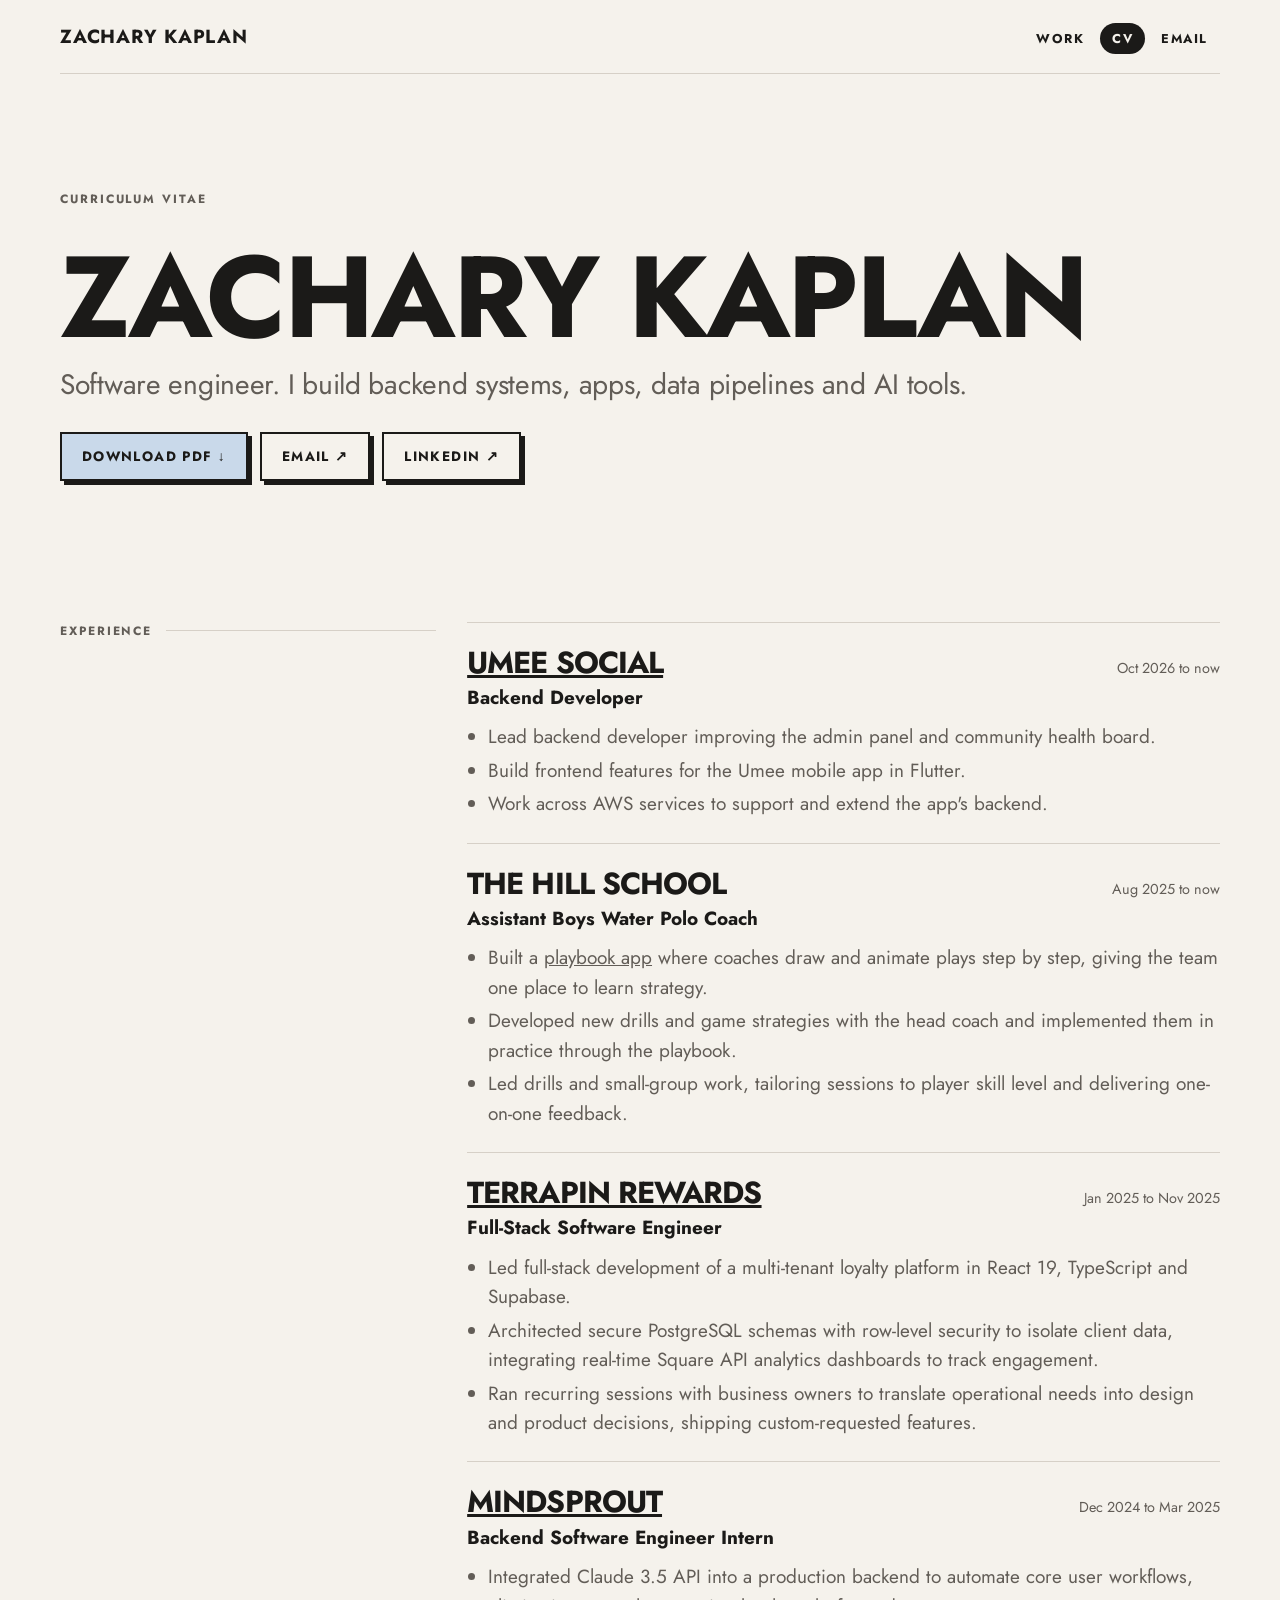
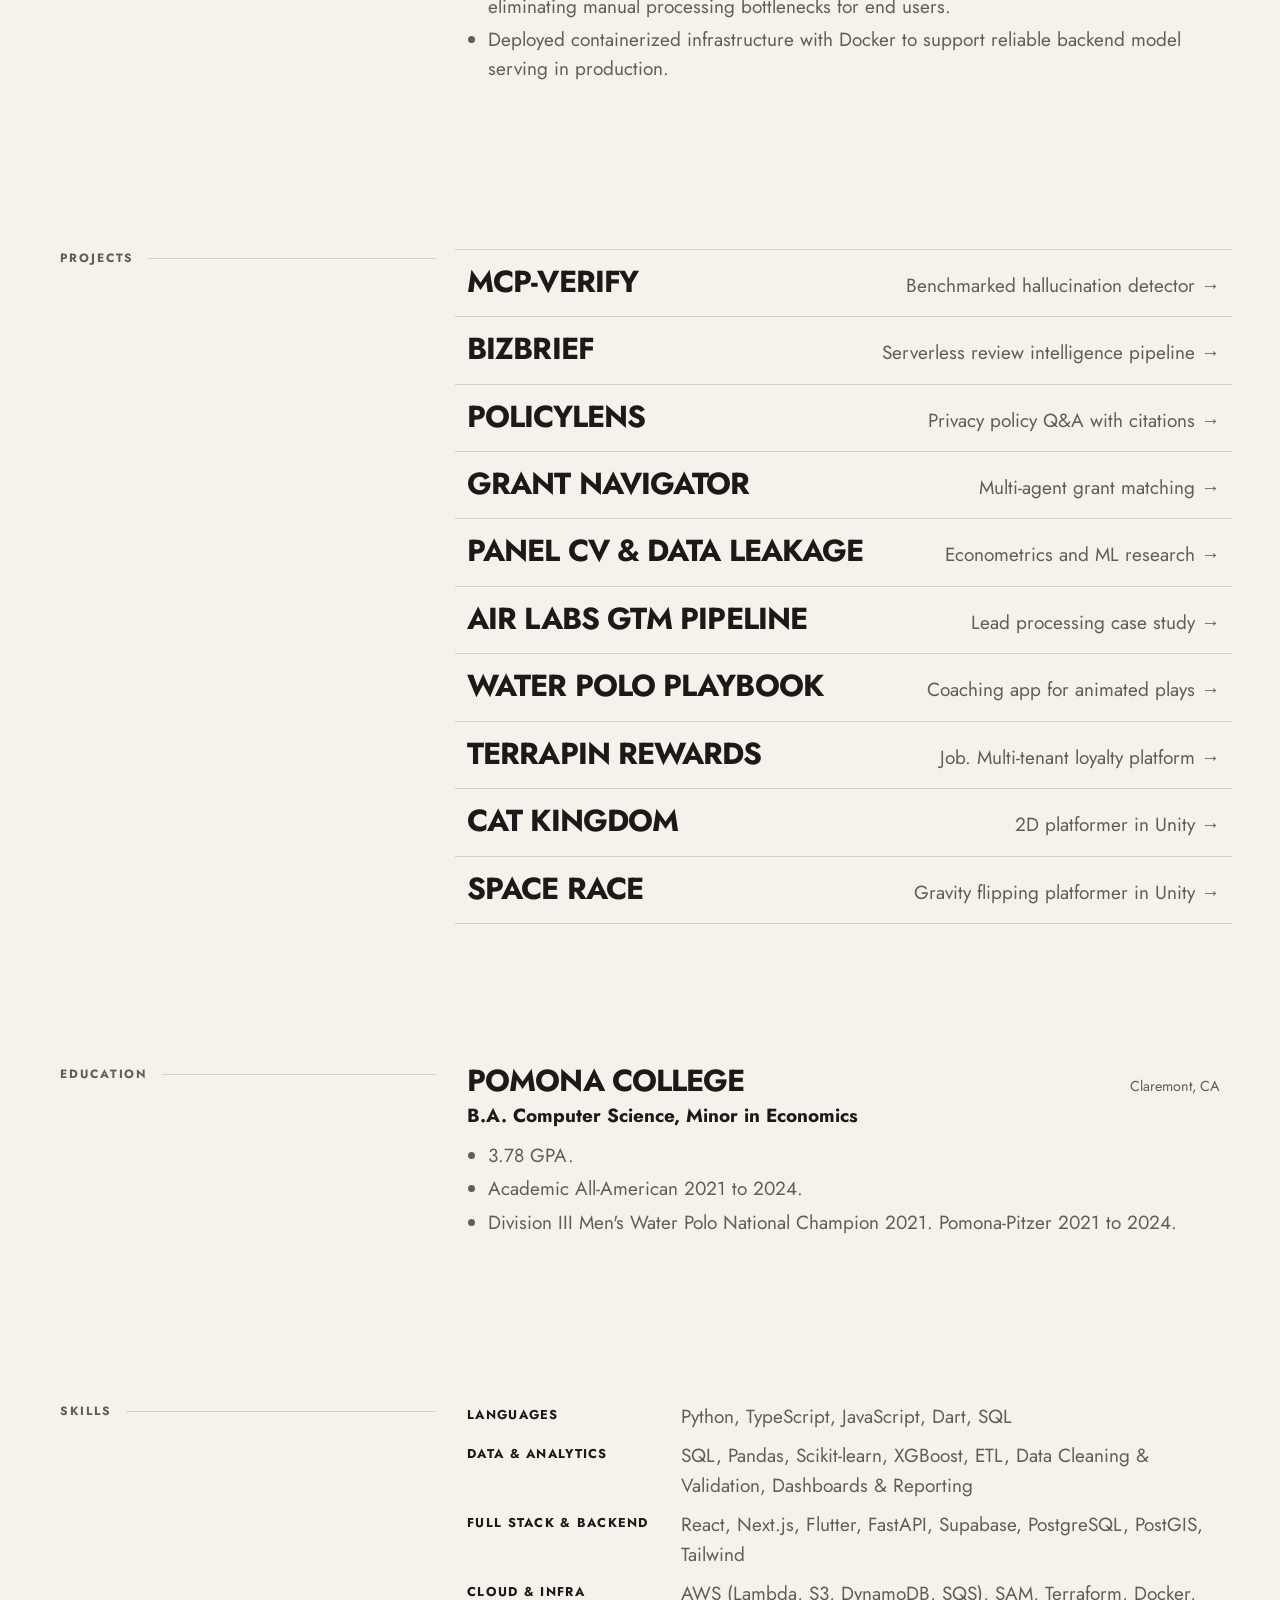
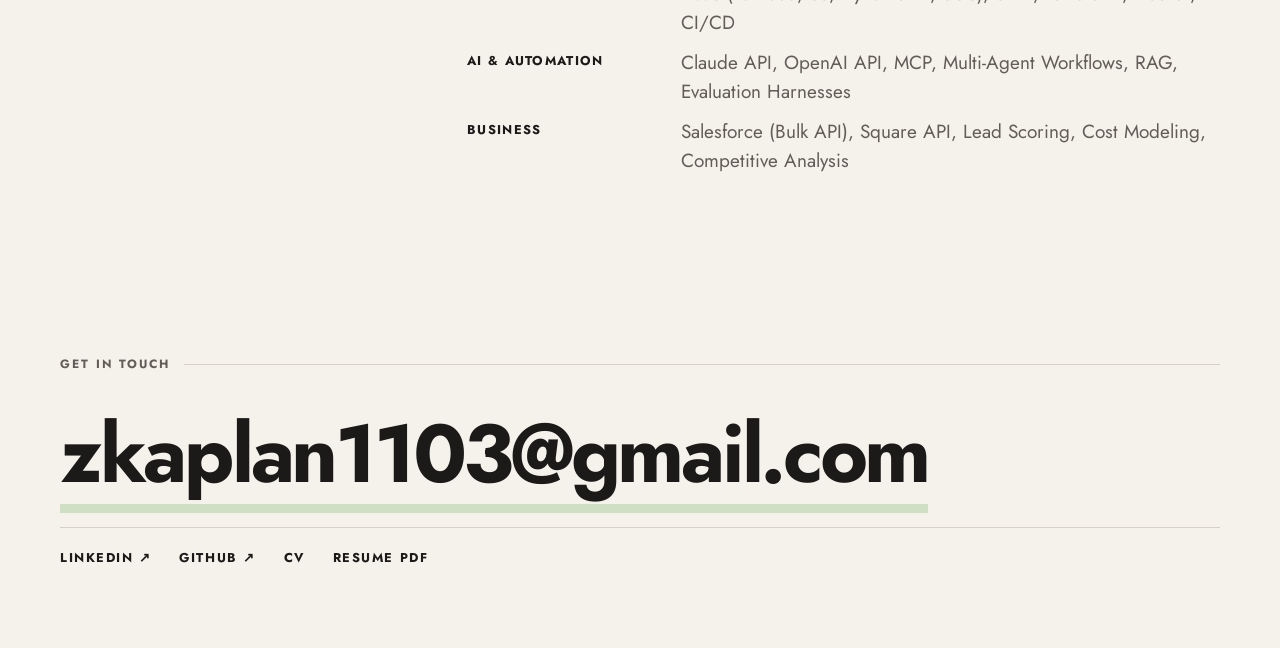
==== cv/index.html @ 72938b0b "Rebuild portfolio site" ====
<!doctype html>
<html lang="en">
<head>
<meta charset="utf-8">
<meta name="viewport" content="width=device-width, initial-scale=1">
<title>CV · Zachary Kaplan</title>
<meta name="description" content="CV for Zachary Kaplan, software engineer.">
<link rel="icon" href="/favicon.svg" type="image/svg+xml">
<link rel="preconnect" href="https://fonts.googleapis.com">
<link rel="preconnect" href="https://fonts.gstatic.com" crossorigin>
<link rel="stylesheet" href="https://fonts.googleapis.com/css2?family=Jost:wght@400;700&display=swap">
<link rel="stylesheet" href="/style.css">
<script src="/main.js" defer></script>
</head>
<body>
<div class="wrap">
<header class="top"><a class="logo" href="/">Zachary Kaplan</a><nav aria-label="Main"><ul><li><a href="/work/">Work</a></li><li><a href="/cv/" aria-current=page>CV</a></li><li><a href="mailto:zkaplan1103@gmail.com">Email</a></li></ul></nav></header>
<main>

<section class="hero reveal">
  <p class="eyebrow short">Curriculum vitae</p>
  <h1 class="page">Zachary Kaplan</h1>
  <p class="lede muted" style="margin-top:.6em">Software engineer. I build backend systems, apps, data pipelines and AI tools.</p>
  <div class="links no-print"><a class="btn" href="/Zachary_Kaplan-Resume.pdf" download>Download PDF ↓</a><a class="btn alt" href="mailto:zkaplan1103@gmail.com">Email ↗</a><a class="btn alt" href="https://www.linkedin.com/in/zachary-kaplan-3bb703273">LinkedIn ↗</a></div>
</section>
<section class="sec grid g-side reveal"><p class="eyebrow">Experience</p><div>
<article class="role"><header><h3><a href="https://www.umee.social">Umee Social</a></h3><span class="when">Oct 2026 to now</span></header><p class="title">Backend Developer</p><ul><li>Lead backend developer improving the admin panel and community health board.</li><li>Build frontend features for the Umee mobile app in Flutter.</li><li>Work across AWS services to support and extend the app's backend.</li></ul></article>
<article class="role"><header><h3>The Hill School</h3><span class="when">Aug 2025 to now</span></header><p class="title">Assistant Boys Water Polo Coach</p><ul><li>Built a <a href="/work/water-polo-playbook/">playbook app</a> where coaches draw and animate plays step by step, giving the team one place to learn strategy.</li><li>Developed new drills and game strategies with the head coach and implemented them in practice through the playbook.</li><li>Led drills and small-group work, tailoring sessions to player skill level and delivering one-on-one feedback.</li></ul></article>
<article class="role"><header><h3><a href="https://terrapinrewards.netlify.app">Terrapin Rewards</a></h3><span class="when">Jan 2025 to Nov 2025</span></header><p class="title">Full-Stack Software Engineer</p><ul><li>Led full-stack development of a multi-tenant loyalty platform in React 19, TypeScript and Supabase.</li><li>Architected secure PostgreSQL schemas with row-level security to isolate client data, integrating real-time Square API analytics dashboards to track engagement.</li><li>Ran recurring sessions with business owners to translate operational needs into design and product decisions, shipping custom-requested features.</li></ul></article>
<article class="role"><header><h3><a href="https://mindsprout.ai">Mindsprout</a></h3><span class="when">Dec 2024 to Mar 2025</span></header><p class="title">Backend Software Engineer Intern</p><ul><li>Integrated Claude 3.5 API into a production backend to automate core user workflows, eliminating manual processing bottlenecks for end users.</li><li>Deployed containerized infrastructure with Docker to support reliable backend model serving in production.</li></ul></article>
</div></section>
<section class="sec grid g-side reveal"><p class="eyebrow">Projects</p>
<div class="rows"><a href="/work/mcp-verify/"><h3>mcp-verify</h3><span>Benchmarked hallucination detector →</span></a><a href="/work/bizbrief/"><h3>BizBrief</h3><span>Serverless review intelligence pipeline →</span></a><a href="/work/policylens/"><h3>PolicyLens</h3><span>Privacy policy Q&amp;A with citations →</span></a><a href="/work/grant-navigator/"><h3>Grant Navigator</h3><span>Multi-agent grant matching →</span></a><a href="/work/panel-cv-leakage/"><h3>Panel CV &amp; Data Leakage</h3><span>Econometrics and ML research →</span></a><a href="/work/air-labs-gtm/"><h3>Air Labs GTM Pipeline</h3><span>Lead processing case study →</span></a><a href="/work/water-polo-playbook/"><h3>Water Polo Playbook</h3><span>Coaching app for animated plays →</span></a><a href="/work/terrapin-rewards/"><h3>Terrapin Rewards</h3><span>Job. Multi-tenant loyalty platform →</span></a><a href="/work/cat-kingdom/"><h3>Cat Kingdom</h3><span>2D platformer in Unity →</span></a><a href="/work/space-race/"><h3>Space Race</h3><span>Gravity flipping platformer in Unity →</span></a></div></section>
<section class="sec grid g-side reveal"><p class="eyebrow">Education</p><div>
<article class="role" style="border-top:0;padding-top:0"><header><h3>Pomona College</h3><span class="when">Claremont, CA</span></header><p class="title">B.A. Computer Science, Minor in Economics</p>
<ul><li>3.78 GPA.</li><li>Academic All-American 2021 to 2024.</li><li>Division III Men's Water Polo National Champion 2021. Pomona-Pitzer 2021 to 2024.</li></ul></article>
</div></section>
<section class="sec grid g-side reveal"><p class="eyebrow">Skills</p><dl class="skills">
<dt>Languages</dt><dd>Python, TypeScript, JavaScript, Dart, SQL</dd>
<dt>Data &amp; Analytics</dt><dd>SQL, Pandas, Scikit-learn, XGBoost, ETL, Data Cleaning &amp; Validation, Dashboards &amp; Reporting</dd>
<dt>Full Stack &amp; Backend</dt><dd>React, Next.js, Flutter, FastAPI, Supabase, PostgreSQL, PostGIS, Tailwind</dd>
<dt>Cloud &amp; Infra</dt><dd>AWS (Lambda, S3, DynamoDB, SQS), SAM, Terraform, Docker, CI/CD</dd>
<dt>AI &amp; Automation</dt><dd>Claude API, OpenAI API, MCP, Multi-Agent Workflows, RAG, Evaluation Harnesses</dd>
<dt>Business</dt><dd>Salesforce (Bulk API), Square API, Lead Scoring, Cost Modeling, Competitive Analysis</dd>
</dl></section>
</main>
<footer class="reveal">
  <p class="eyebrow">Get in touch</p>
  <a class="email" href="mailto:zkaplan1103@gmail.com">zkaplan1103@gmail.com</a>
  <div class="foot"><a href="https://www.linkedin.com/in/zachary-kaplan-3bb703273">LinkedIn ↗</a><a href="https://github.com/zkaplan1103">GitHub ↗</a><a href="/cv/">CV</a><a href="/Zachary_Kaplan-Resume.pdf">Resume PDF</a></div>
</footer>
</div>
</body>
</html>
---- style.css ----
/* Palette. Paper, ink, muted, rule, and three soft accents.
   Accents only go on things you can click. */
:root {
  --paper: #F5F2EC;
  --ink: #1B1A18;
  --muted: #625D57;
  --rule: #D6D0C7;
  --blue: #C9D9EA;
  --sage: #CFDFC4;
  --blush: #EFD5CB;
  --lilac: #DDD5EC;
  --card-ink: #1B1A18;
  --shadow: #1B1A18;
  color-scheme: light;
}
@media (prefers-color-scheme: dark) {
  :root:not([data-theme="light"]) { --paper: #1A1917; --ink: #EFEBE4; --muted: #A39E96; --rule: #3A3733; --shadow: #000; color-scheme: dark; }
}
:root[data-theme="dark"] { --paper: #1A1917; --ink: #EFEBE4; --muted: #A39E96; --rule: #3A3733; --shadow: #000; color-scheme: dark; }

* { box-sizing: border-box; margin: 0; padding: 0; }
html { -webkit-text-size-adjust: 100%; scroll-behavior: smooth; }
body {
  background: var(--paper);
  color: var(--ink);
  font-family: "Century Gothic", CenturyGothic, "Jost", "Futura", sans-serif;
  font-size: clamp(16px, .6vw + 13px, 19px);
  line-height: 1.55;
  overflow-x: hidden;
}
a { color: inherit; }
img { max-width: 100%; display: block; }
:focus-visible { outline: 2px solid var(--ink); outline-offset: 4px; }
ul { list-style: none; }

.wrap { max-width: 1240px; margin: 0 auto; padding: 0 16px 48px; }
@media (min-width: 720px) { .wrap { padding: 0 40px 80px; } }

/* Type */
h1, h2, h3, .big { font-weight: 700; line-height: .92; letter-spacing: -0.03em; text-transform: uppercase; }
.name { font-size: clamp(3.4rem, 14vw, 13rem); }
.name span { display: block; }
@media (min-width: 720px) { .name span + span { padding-left: 1.4em; } }
h1.page { font-size: clamp(2.8rem, 9vw, 7.5rem); overflow-wrap: anywhere; }
h2 { font-size: clamp(2rem, 5vw, 4rem); }
h3 { font-size: clamp(1.3rem, 2.4vw, 1.9rem); line-height: 1; }
.lede { font-size: clamp(1.25rem, 2.2vw, 1.8rem); line-height: 1.3; letter-spacing: -0.01em; }
.muted { color: var(--muted); }
.prose { max-width: 60ch; }
p + p { margin-top: .8em; }

/* Eyebrow with a hairline that runs to the edge */
.eyebrow {
  display: flex; align-items: center; gap: 14px; margin-bottom: clamp(20px, 3vw, 36px);
  font-size: .75rem; font-weight: 700; letter-spacing: .16em; text-transform: uppercase; color: var(--muted);
}
.eyebrow::after { content: ""; flex: 1; border-top: 1px solid var(--rule); }
.eyebrow.short::after { display: none; }

.sec { margin-top: clamp(72px, 11vw, 160px); }

/* Header */
.top { display: flex; justify-content: space-between; align-items: center; gap: 12px; padding: 22px 0; flex-wrap: wrap; border-bottom: 1px solid var(--rule); }
.top .logo { font-weight: 700; text-decoration: none; text-transform: uppercase; letter-spacing: .04em; }
.top ul { display: flex; gap: 4px; }
.top ul a { text-decoration: none; font-size: .8rem; font-weight: 700; letter-spacing: .12em; text-transform: uppercase; padding: 6px 12px; border-radius: 99px; transition: background .15s; }
.top ul a:hover { background: var(--rule); }
.top ul a[aria-current] { background: var(--ink); color: var(--paper); }

/* Loud layer. Everything clickable. */
.card {
  display: block; text-decoration: none; color: var(--card-ink);
  border: 2px solid var(--card-ink); padding: clamp(22px, 3vw, 36px);
  box-shadow: 8px 8px 0 var(--shadow);
  transition: transform .18s ease, box-shadow .18s ease;
}
.card:hover, .card:focus-visible { transform: translate(-4px, -4px); box-shadow: 12px 12px 0 var(--shadow); }
.card:active { transform: translate(3px, 3px); box-shadow: 3px 3px 0 var(--shadow); }
.blue { background: var(--blue); } .sage { background: var(--sage); } .blush { background: var(--blush); } .lilac { background: var(--lilac); }

.feature { display: grid; gap: 14px; align-content: start; }
.feature .meta { font-size: .72rem; font-weight: 700; letter-spacing: .14em; text-transform: uppercase; }
.feature h3 { font-size: clamp(1.7rem, 3vw, 2.6rem); }
.feature .stat { font-size: clamp(3.4rem, 8vw, 6.5rem); font-weight: 700; line-height: .85; letter-spacing: -0.05em; margin-top: 18px; }
.feature .go { font-weight: 700; font-size: .85rem; letter-spacing: .1em; text-transform: uppercase; margin-top: 10px; }
.feature .go::after { content: " →"; display: inline-block; transition: transform .18s; }
.feature:hover .go::after { transform: translateX(6px); }

.tags { display: flex; flex-wrap: wrap; gap: 6px; }
.tags li { border: 1px solid currentColor; border-radius: 99px; padding: 1px 10px; font-size: .72rem; font-weight: 700; letter-spacing: .06em; text-transform: uppercase; }
.quiet-tags li { color: var(--muted); }

.btn {
  display: inline-block; text-decoration: none; font-weight: 700; font-size: .85rem; letter-spacing: .1em; text-transform: uppercase;
  padding: 12px 20px; border: 2px solid var(--card-ink); background: var(--blue); color: var(--card-ink);
  box-shadow: 4px 4px 0 var(--shadow); transition: transform .12s, box-shadow .12s;
}
.btn:hover { transform: translate(-2px, -2px); box-shadow: 6px 6px 0 var(--shadow); }
.btn.alt { background: var(--paper); color: var(--ink); border-color: var(--ink); }
.links { display: flex; flex-wrap: wrap; gap: 12px; margin-top: 28px; }

.cta {
  display: inline-flex; align-items: center; gap: .5em; text-decoration: none; font-weight: 700; text-transform: uppercase; letter-spacing: -0.02em;
  font-size: clamp(1.4rem, 3.4vw, 2.6rem); padding: .45em .8em; background: var(--ink); color: var(--paper);
  box-shadow: 8px 8px 0 var(--blue); transition: transform .18s, box-shadow .18s;
}
.cta:hover { transform: translate(-4px, -4px); box-shadow: 12px 12px 0 var(--blue); }

.email {
  font-size: clamp(1.6rem, 6.4vw, 6rem); font-weight: 700; letter-spacing: -0.04em; line-height: 1.1; overflow-wrap: anywhere;
  text-decoration: none; background: linear-gradient(var(--sage), var(--sage)) 0 100% / 100% .12em no-repeat; color: var(--ink);
  transition: background-size .25s ease, color .25s;
}
.email:hover { background-size: 100% 100%; color: var(--card-ink); }

/* Filters */
.filters { display: flex; flex-wrap: wrap; gap: 10px; margin: 28px 0 36px; }
.filters button {
  font: inherit; font-weight: 700; text-transform: uppercase; font-size: .8rem; letter-spacing: .1em; cursor: pointer;
  color: var(--ink); background: transparent; border: 2px solid var(--ink); padding: 8px 16px; border-radius: 99px;
  transition: transform .12s, box-shadow .12s, background .12s;
}
.filters button:hover { transform: translate(-2px, -2px); box-shadow: 3px 3px 0 var(--shadow); }
.filters button[aria-pressed="true"] { background: var(--ink); color: var(--paper); }
.filters .count { opacity: .6; }
[hidden] { display: none !important; }

/* Neat grids (work, CV, walkthroughs) */
.grid { display: grid; gap: clamp(18px, 2.4vw, 32px); }
@media (min-width: 760px) { .g2 { grid-template-columns: 1fr 1fr; } .g4 { grid-template-columns: repeat(4, 1fr); } .g-side { grid-template-columns: 1fr 2fr; align-items: start; } }

/* Staggered home layout. Mobile stacks, desktop steps diagonally. */
.hero { padding-top: clamp(48px, 9vw, 120px); }
.hero-bio, .hero-now, .about-2, .about-3, .edu-b, .sel-b, .sel-cta { margin-top: 32px; }
@media (min-width: 900px) {
  .stair { display: grid; grid-template-columns: repeat(12, 1fr); column-gap: 32px; }
  .hero-bio { grid-column: 6 / 13; margin-top: 48px; }
  .hero-now { grid-column: 2 / 6; margin-top: -40px; }
  .sel-a { grid-column: 1 / 7; grid-row: 1; }
  .sel-b { grid-column: 7 / 13; grid-row: 1 / span 2; margin-top: 140px; align-self: start; }
  .sel-cta { grid-column: 1 / 7; grid-row: 2; margin-top: 56px; }
  .about-1 { grid-column: 1 / 6; }
  .about-2 { grid-column: 5 / 10; margin-top: -24px; }
  .about-3 { grid-column: 8 / 13; margin-top: -24px; }
  .edu-a { grid-column: 1 / 8; }
  .edu-b { grid-column: 8 / 13; margin-top: 90px; }
}
.hero-now p { margin-top: .3em; }
.sel-cta { justify-self: start; }

.item { border-top: 1px solid var(--rule); padding-top: 20px; padding-bottom: 28px; }
.item .n { font-size: .75rem; font-weight: 700; letter-spacing: .16em; color: var(--muted); display: block; margin-bottom: 12px; }
.item h3 { margin-bottom: 12px; }

.facts li { display: flex; justify-content: space-between; gap: 16px; align-items: baseline; padding: 14px 0; border-top: 1px solid var(--rule); }
.facts li:last-child { border-bottom: 1px solid var(--rule); }
.facts b { font-size: clamp(1.4rem, 2.6vw, 2rem); letter-spacing: -0.03em; white-space: nowrap; }
.facts span { color: var(--muted); text-align: right; }

/* Walkthrough */
.step { border-top: 2px solid var(--ink); padding-top: 16px; }
.step .n { font-size: 2.2rem; font-weight: 700; line-height: 1; letter-spacing: -0.04em; display: block; margin-bottom: 14px; }
.step b { display: block; text-transform: uppercase; letter-spacing: .06em; margin-bottom: 6px; }
.step p { color: var(--muted); }
.nums { display: grid; grid-template-columns: repeat(auto-fit, minmax(160px, 1fr)); border-top: 1px solid var(--rule); }
.nums div { padding: 22px 20px 22px 0; border-bottom: 1px solid var(--rule); }
.nums b { display: block; font-size: clamp(2.2rem, 5vw, 4rem); line-height: 1; letter-spacing: -0.04em; margin-bottom: 8px; }
.nums span { color: var(--muted); }
.shot { border: 1px solid var(--rule); }
.pager .card h3 { margin-top: 8px; }
.pager .next { text-align: right; }

/* CV */
.role { padding: 24px 0; border-top: 1px solid var(--rule); }
.role header { display: flex; flex-wrap: wrap; justify-content: space-between; gap: 4px 16px; align-items: baseline; }
.role .title { font-weight: 700; margin: 4px 0 10px; }
.role ul, .bullets { list-style: disc; padding-left: 1.1em; color: var(--muted); }
.role li + li { margin-top: 4px; }
.when { color: var(--muted); font-size: .9rem; }
.rows a {
  display: flex; justify-content: space-between; gap: 16px; align-items: baseline; text-decoration: none;
  padding: 16px 12px; margin: 0 -12px; border-top: 1px solid var(--rule); transition: background .15s, padding .15s;
}
.rows a:last-child { border-bottom: 1px solid var(--rule); }
.rows a:hover { background: var(--blue); color: var(--card-ink); padding-left: 20px; }
.rows a:hover span { color: var(--card-ink); }
.rows a span { color: var(--muted); text-align: right; }
dl.skills { display: grid; gap: 10px 32px; }
@media (min-width: 720px) { dl.skills { grid-template-columns: max-content 1fr; } }
dl.skills dt { font-weight: 700; text-transform: uppercase; font-size: .8rem; letter-spacing: .1em; padding-top: 3px; }
dl.skills dd { color: var(--muted); }

/* Footer */
footer { margin-top: clamp(96px, 14vw, 200px); }
.foot { display: flex; flex-wrap: wrap; gap: 8px 28px; margin-top: 28px; padding-top: 20px; border-top: 1px solid var(--rule); font-weight: 700; text-transform: uppercase; font-size: .8rem; letter-spacing: .12em; }
.foot a { text-decoration: none; } .foot a:hover { text-decoration: underline; text-underline-offset: 4px; }

/* Reveal on scroll (only hides content once JS has run) */
.js .reveal { opacity: 0; transform: translateY(32px); transition: opacity .7s ease, transform .7s cubic-bezier(.2,.8,.2,1); }
.js .reveal.in { opacity: 1; transform: none; }
@media (prefers-reduced-motion: reduce) {
  html { scroll-behavior: auto; }
  .js .reveal { opacity: 1; transform: none; transition: none; }
  .card, .btn, .cta, .filters button, .email, .rows a { transition: none; }
  .card:hover, .btn:hover, .cta:hover, .filters button:hover { transform: none; }
}

@media print {
  .top, .foot, .no-print, footer { display: none !important; }
  .js .reveal { opacity: 1; transform: none; }
  body { font-size: 10.5pt; background: #fff; color: #000; }
  .sec { margin-top: 24px; }
}
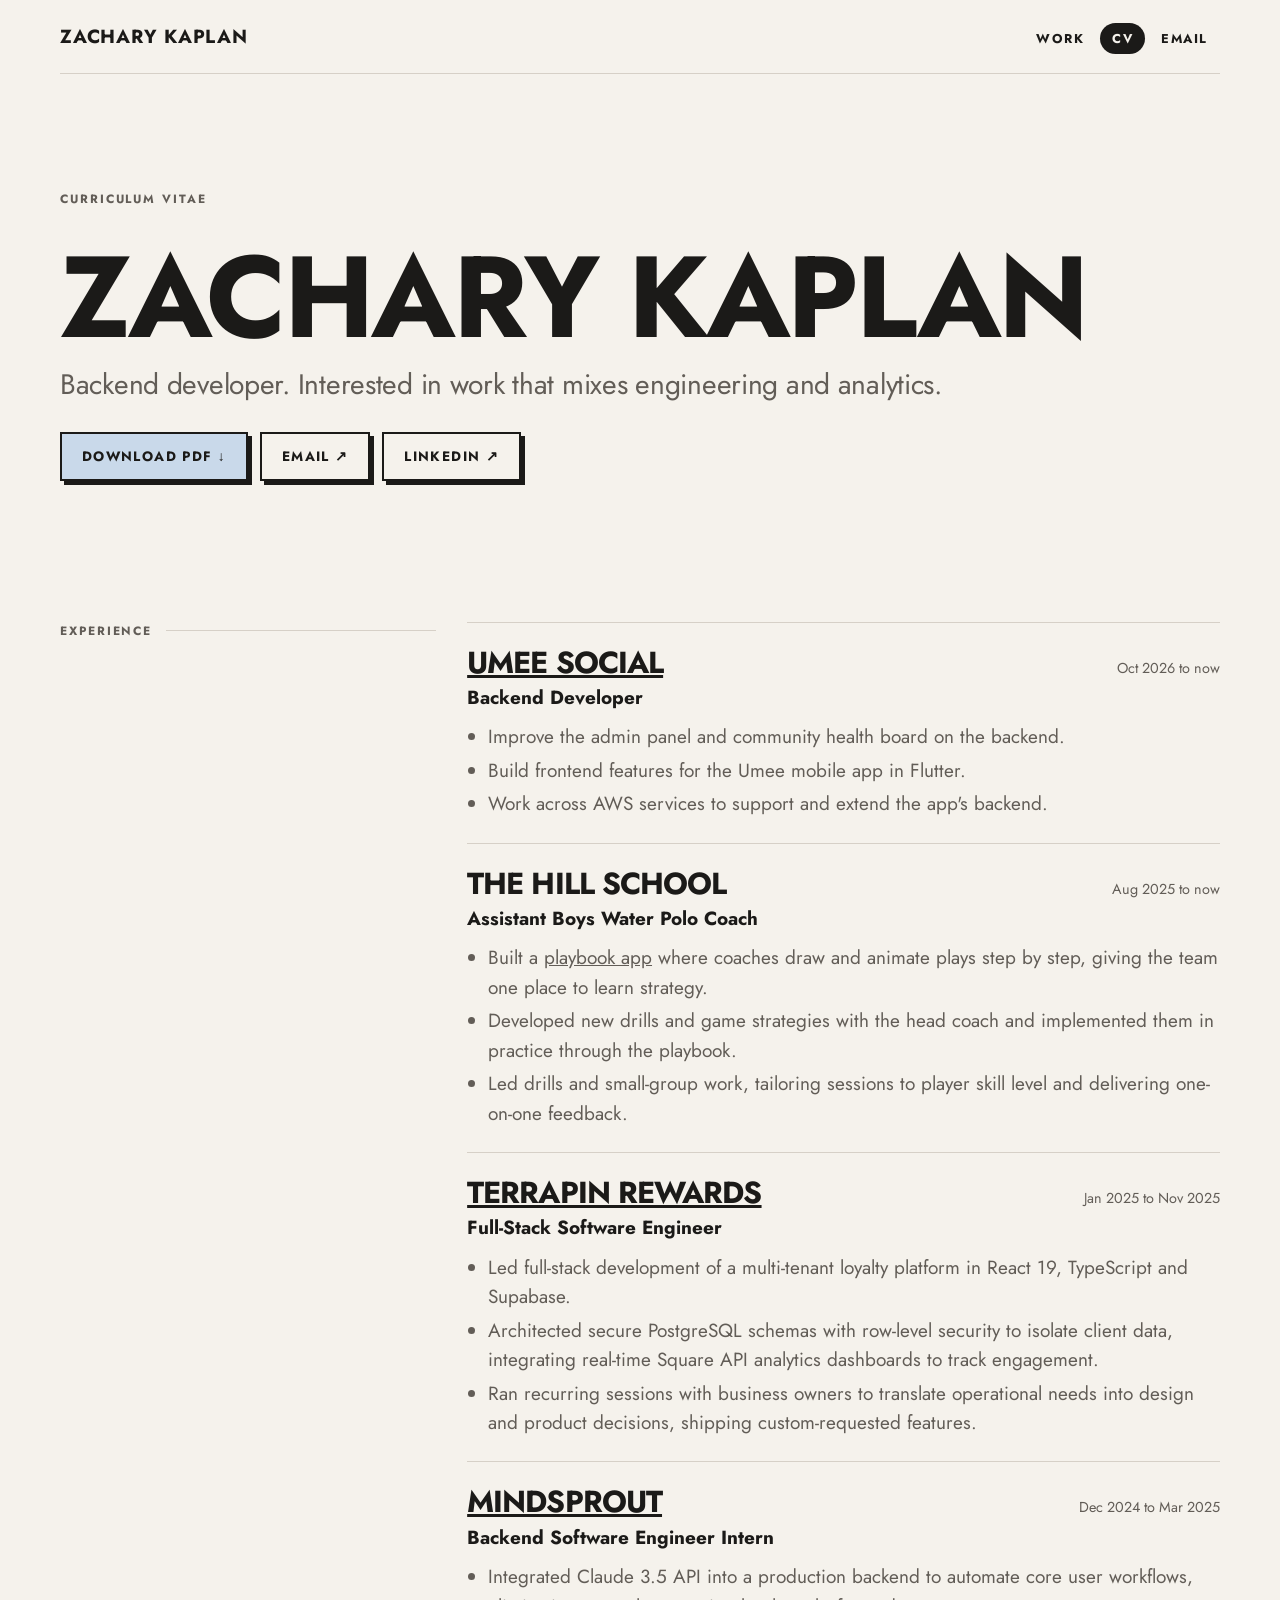
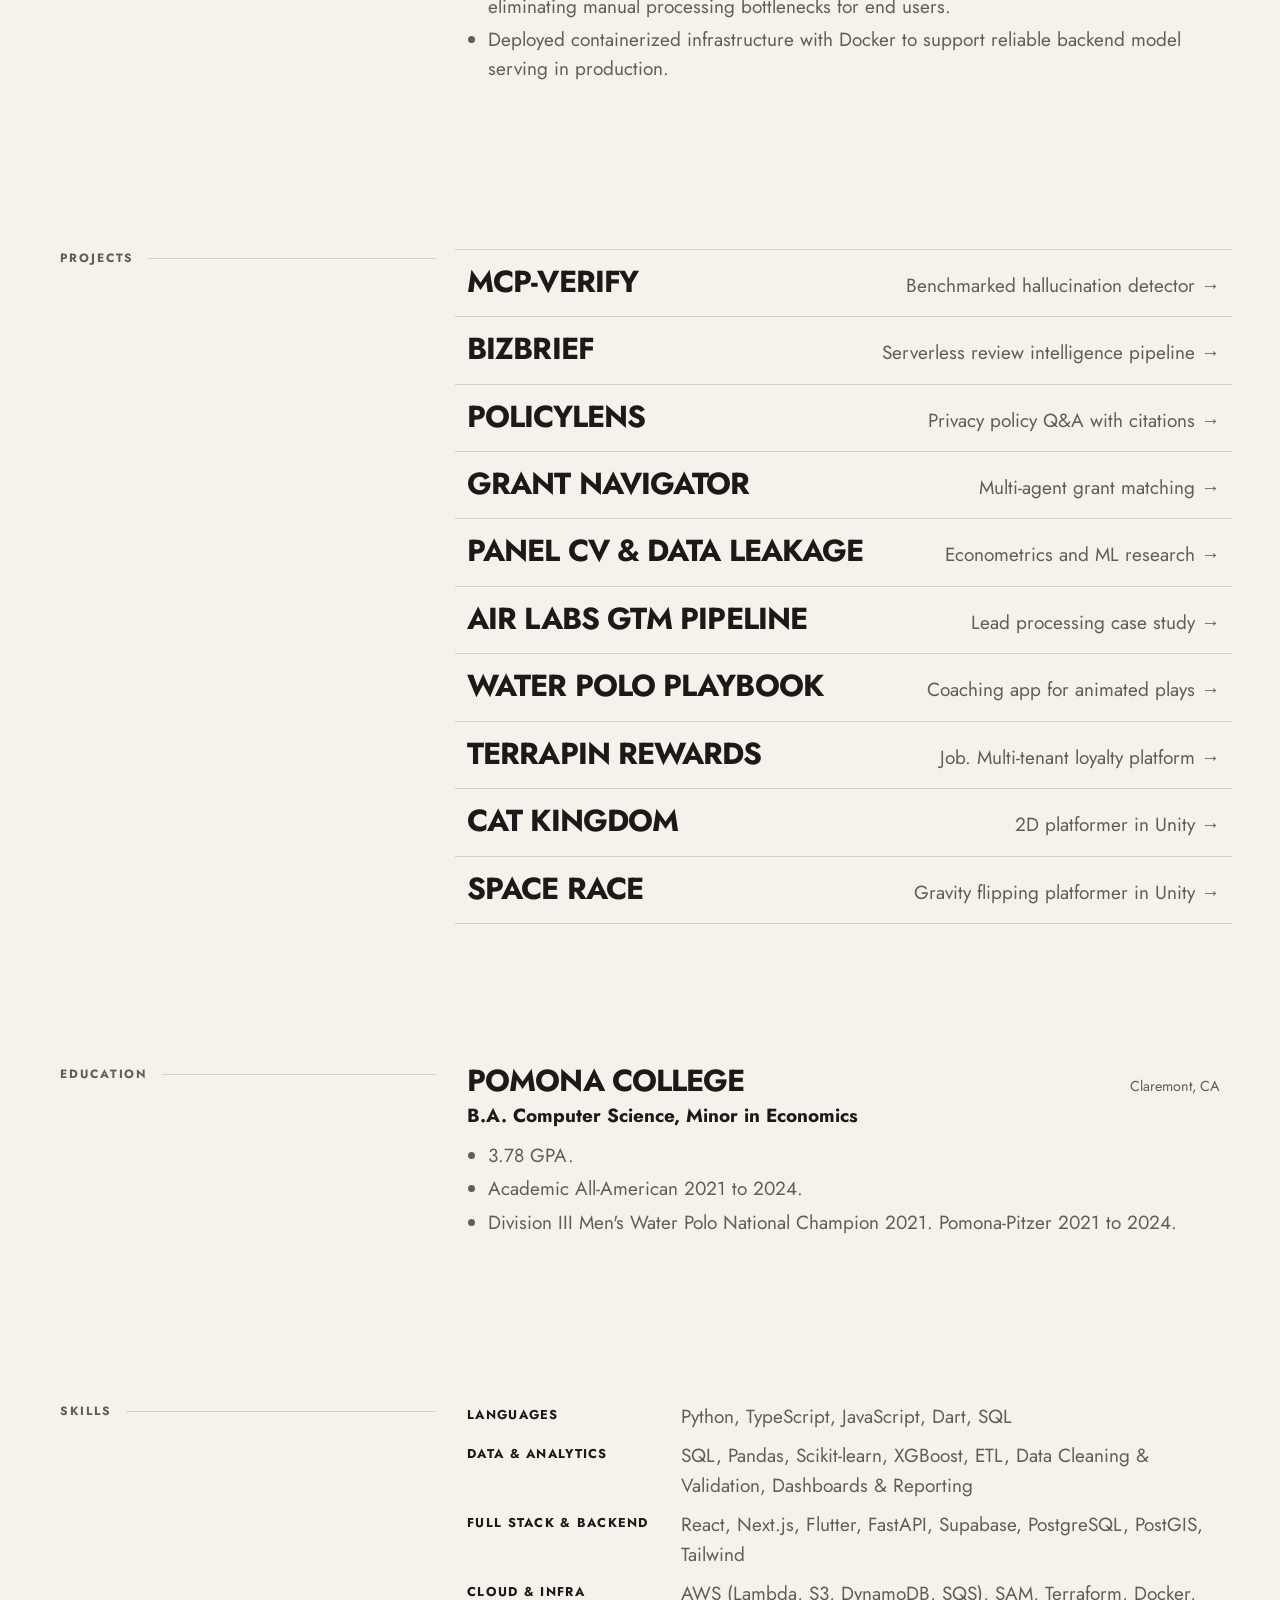
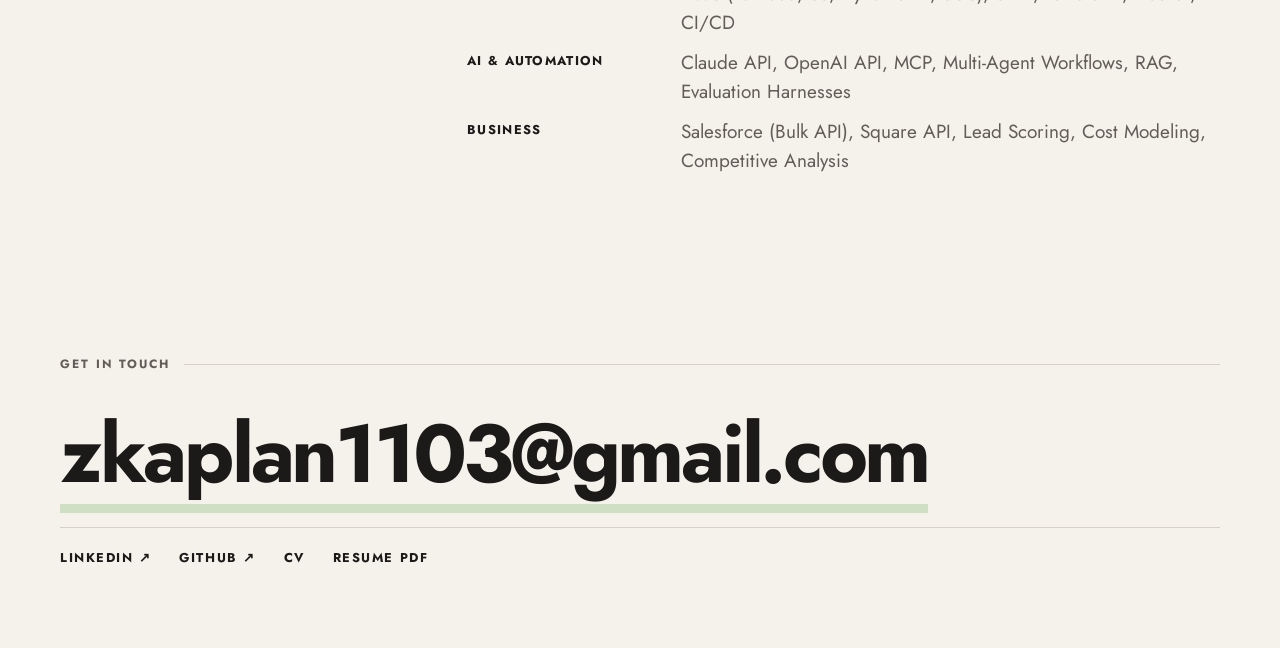
==== commit 5978ee8e: "Rewrite bio and about, per-project walkthroughs, fix Umee role" ====
--- a/cv/index.html
+++ b/cv/index.html
@@ -4,7 +4,7 @@
 <meta charset="utf-8">
 <meta name="viewport" content="width=device-width, initial-scale=1">
 <title>CV · Zachary Kaplan</title>
-<meta name="description" content="CV for Zachary Kaplan, software engineer.">
+<meta name="description" content="CV for Zachary Kaplan, backend developer.">
 <link rel="icon" href="/favicon.svg" type="image/svg+xml">
 <link rel="preconnect" href="https://fonts.googleapis.com">
 <link rel="preconnect" href="https://fonts.gstatic.com" crossorigin>
@@ -20,11 +20,11 @@
 <section class="hero reveal">
   <p class="eyebrow short">Curriculum vitae</p>
   <h1 class="page">Zachary Kaplan</h1>
-  <p class="lede muted" style="margin-top:.6em">Software engineer. I build backend systems, apps, data pipelines and AI tools.</p>
+  <p class="lede muted" style="margin-top:.6em">Backend developer. Interested in work that mixes engineering and analytics.</p>
   <div class="links no-print"><a class="btn" href="/Zachary_Kaplan-Resume.pdf" download>Download PDF ↓</a><a class="btn alt" href="mailto:zkaplan1103@gmail.com">Email ↗</a><a class="btn alt" href="https://www.linkedin.com/in/zachary-kaplan-3bb703273">LinkedIn ↗</a></div>
 </section>
 <section class="sec grid g-side reveal"><p class="eyebrow">Experience</p><div>
-<article class="role"><header><h3><a href="https://www.umee.social">Umee Social</a></h3><span class="when">Oct 2026 to now</span></header><p class="title">Backend Developer</p><ul><li>Lead backend developer improving the admin panel and community health board.</li><li>Build frontend features for the Umee mobile app in Flutter.</li><li>Work across AWS services to support and extend the app's backend.</li></ul></article>
+<article class="role"><header><h3><a href="https://www.umee.social">Umee Social</a></h3><span class="when">Oct 2026 to now</span></header><p class="title">Backend Developer</p><ul><li>Improve the admin panel and community health board on the backend.</li><li>Build frontend features for the Umee mobile app in Flutter.</li><li>Work across AWS services to support and extend the app's backend.</li></ul></article>
 <article class="role"><header><h3>The Hill School</h3><span class="when">Aug 2025 to now</span></header><p class="title">Assistant Boys Water Polo Coach</p><ul><li>Built a <a href="/work/water-polo-playbook/">playbook app</a> where coaches draw and animate plays step by step, giving the team one place to learn strategy.</li><li>Developed new drills and game strategies with the head coach and implemented them in practice through the playbook.</li><li>Led drills and small-group work, tailoring sessions to player skill level and delivering one-on-one feedback.</li></ul></article>
 <article class="role"><header><h3><a href="https://terrapinrewards.netlify.app">Terrapin Rewards</a></h3><span class="when">Jan 2025 to Nov 2025</span></header><p class="title">Full-Stack Software Engineer</p><ul><li>Led full-stack development of a multi-tenant loyalty platform in React 19, TypeScript and Supabase.</li><li>Architected secure PostgreSQL schemas with row-level security to isolate client data, integrating real-time Square API analytics dashboards to track engagement.</li><li>Ran recurring sessions with business owners to translate operational needs into design and product decisions, shipping custom-requested features.</li></ul></article>
 <article class="role"><header><h3><a href="https://mindsprout.ai">Mindsprout</a></h3><span class="when">Dec 2024 to Mar 2025</span></header><p class="title">Backend Software Engineer Intern</p><ul><li>Integrated Claude 3.5 API into a production backend to automate core user workflows, eliminating manual processing bottlenecks for end users.</li><li>Deployed containerized infrastructure with Docker to support reliable backend model serving in production.</li></ul></article>
--- a/style.css
+++ b/style.css
@@ -127,11 +127,12 @@
 
 /* Neat grids (work, CV, walkthroughs) */
 .grid { display: grid; gap: clamp(18px, 2.4vw, 32px); }
-@media (min-width: 760px) { .g2 { grid-template-columns: 1fr 1fr; } .g4 { grid-template-columns: repeat(4, 1fr); } .g-side { grid-template-columns: 1fr 2fr; align-items: start; } }
+@media (min-width: 760px) { .g2 { grid-template-columns: 1fr 1fr; } .g3 { grid-template-columns: repeat(3, 1fr); } .g4 { grid-template-columns: repeat(4, 1fr); } .g5 { grid-template-columns: repeat(5, 1fr); } .g-side { grid-template-columns: 1fr 2fr; align-items: start; } }
 
 /* Staggered home layout. Mobile stacks, desktop steps diagonally. */
 .hero { padding-top: clamp(48px, 9vw, 120px); }
-.hero-bio, .hero-now, .about-2, .about-3, .edu-b, .sel-b, .sel-cta { margin-top: 32px; }
+.hero-bio, .hero-now, .edu, .sel-b, .sel-cta { margin-top: 32px; }
+.about .muted a { color: var(--ink); }
 @media (min-width: 900px) {
   .stair { display: grid; grid-template-columns: repeat(12, 1fr); column-gap: 32px; }
   .hero-bio { grid-column: 6 / 13; margin-top: 48px; }
@@ -139,18 +140,12 @@
   .sel-a { grid-column: 1 / 7; grid-row: 1; }
   .sel-b { grid-column: 7 / 13; grid-row: 1 / span 2; margin-top: 140px; align-self: start; }
   .sel-cta { grid-column: 1 / 7; grid-row: 2; margin-top: 56px; }
-  .about-1 { grid-column: 1 / 6; }
-  .about-2 { grid-column: 5 / 10; margin-top: -24px; }
-  .about-3 { grid-column: 8 / 13; margin-top: -24px; }
-  .edu-a { grid-column: 1 / 8; }
-  .edu-b { grid-column: 8 / 13; margin-top: 90px; }
+  .about { grid-column: 1 / 7; }
+  .edu { grid-column: 8 / 13; margin-top: 200px; }
 }
 .hero-now p { margin-top: .3em; }
 .sel-cta { justify-self: start; }
 
-.item { border-top: 1px solid var(--rule); padding-top: 20px; padding-bottom: 28px; }
-.item .n { font-size: .75rem; font-weight: 700; letter-spacing: .16em; color: var(--muted); display: block; margin-bottom: 12px; }
-.item h3 { margin-bottom: 12px; }
 
 .facts li { display: flex; justify-content: space-between; gap: 16px; align-items: baseline; padding: 14px 0; border-top: 1px solid var(--rule); }
 .facts li:last-child { border-bottom: 1px solid var(--rule); }
@@ -158,6 +153,17 @@
 .facts span { color: var(--muted); text-align: right; }
 
 /* Walkthrough */
+.defs li { display: grid; gap: 4px 24px; padding: 14px 0; border-top: 1px solid var(--rule); }
+.defs li:last-child { border-bottom: 1px solid var(--rule); }
+.defs b { text-transform: uppercase; letter-spacing: .06em; font-size: .9rem; }
+.defs span { color: var(--muted); }
+@media (min-width: 720px) { .defs li { grid-template-columns: 12em 1fr; } }
+.tablewrap { overflow-x: auto; }
+table { width: 100%; border-collapse: collapse; font-variant-numeric: tabular-nums; }
+th { text-align: left; font-size: .75rem; font-weight: 700; letter-spacing: .14em; text-transform: uppercase; color: var(--muted); padding: 0 16px 10px 0; border-bottom: 2px solid var(--ink); }
+td { padding: 14px 16px 14px 0; border-bottom: 1px solid var(--rule); }
+td:first-child { font-weight: 700; }
+td:last-child, th:last-child { text-align: right; padding-right: 0; }
 .step { border-top: 2px solid var(--ink); padding-top: 16px; }
 .step .n { font-size: 2.2rem; font-weight: 700; line-height: 1; letter-spacing: -0.04em; display: block; margin-bottom: 14px; }
 .step b { display: block; text-transform: uppercase; letter-spacing: .06em; margin-bottom: 6px; }
